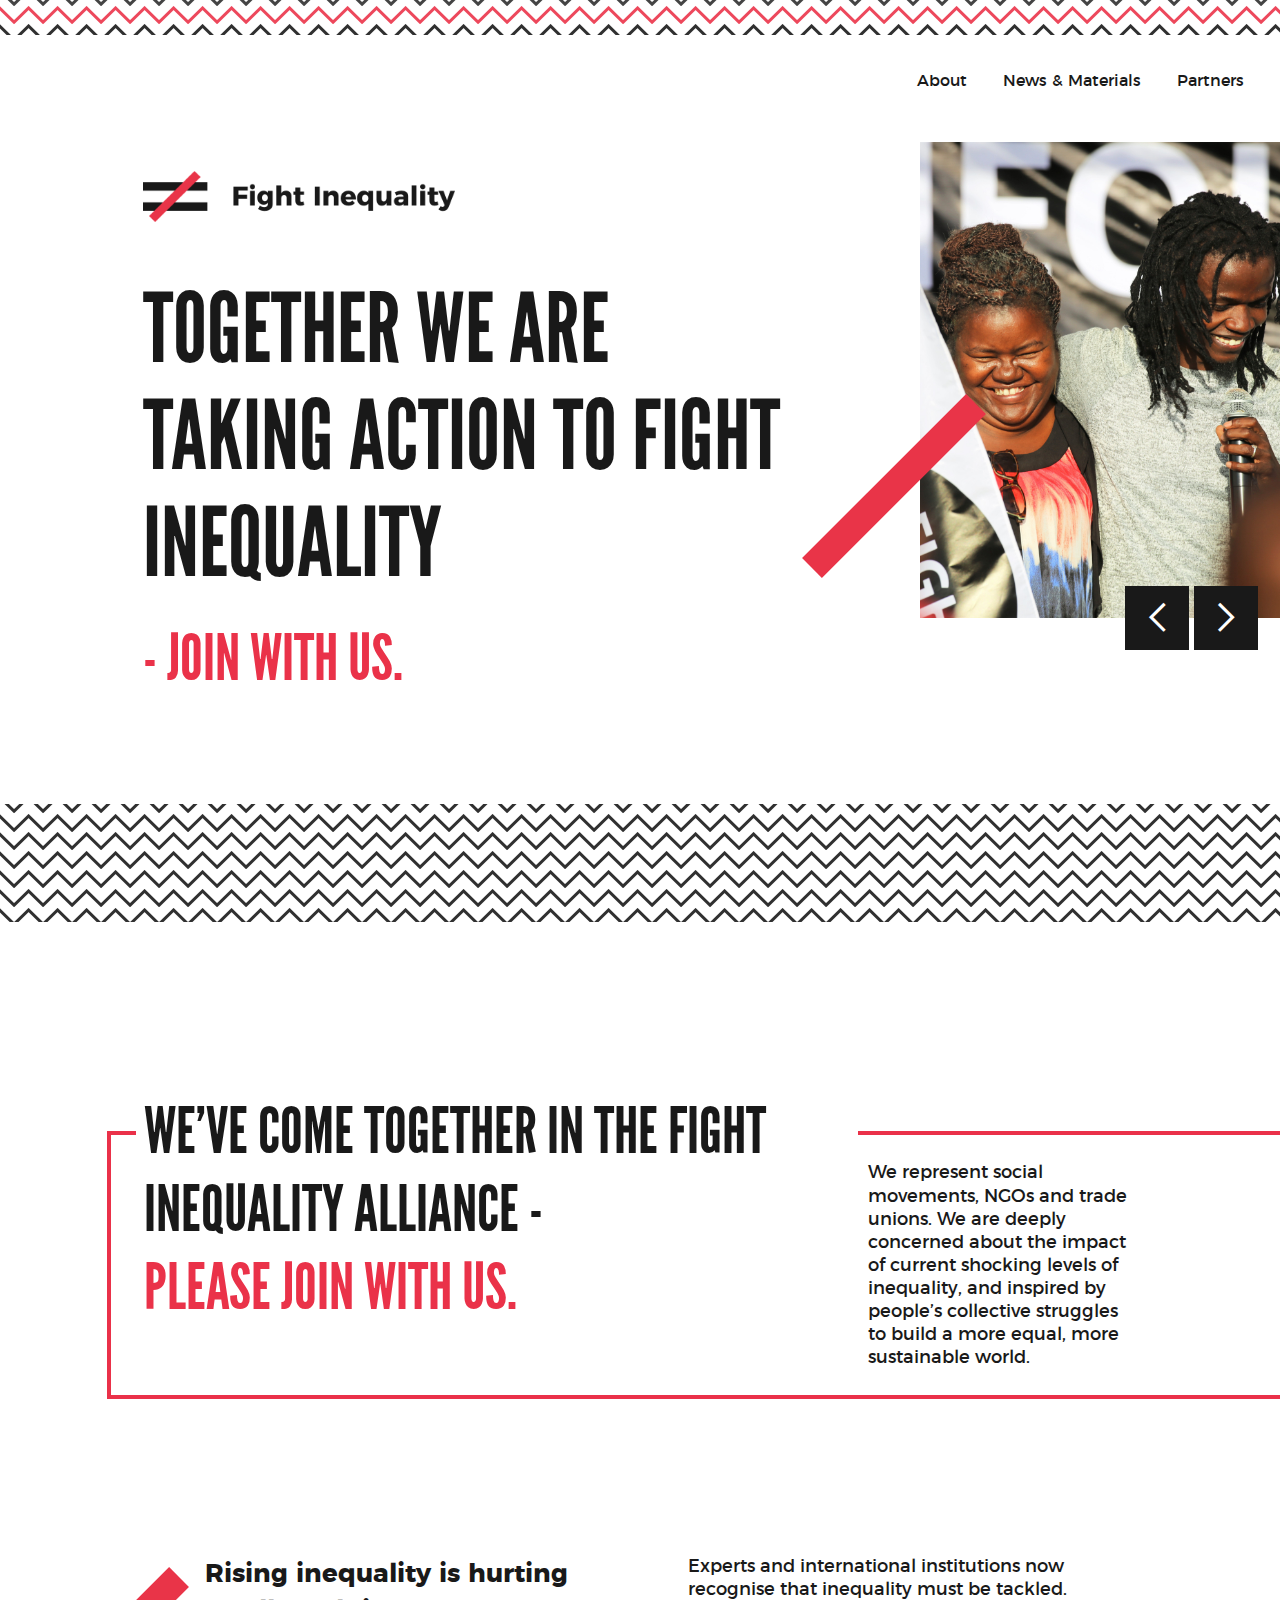
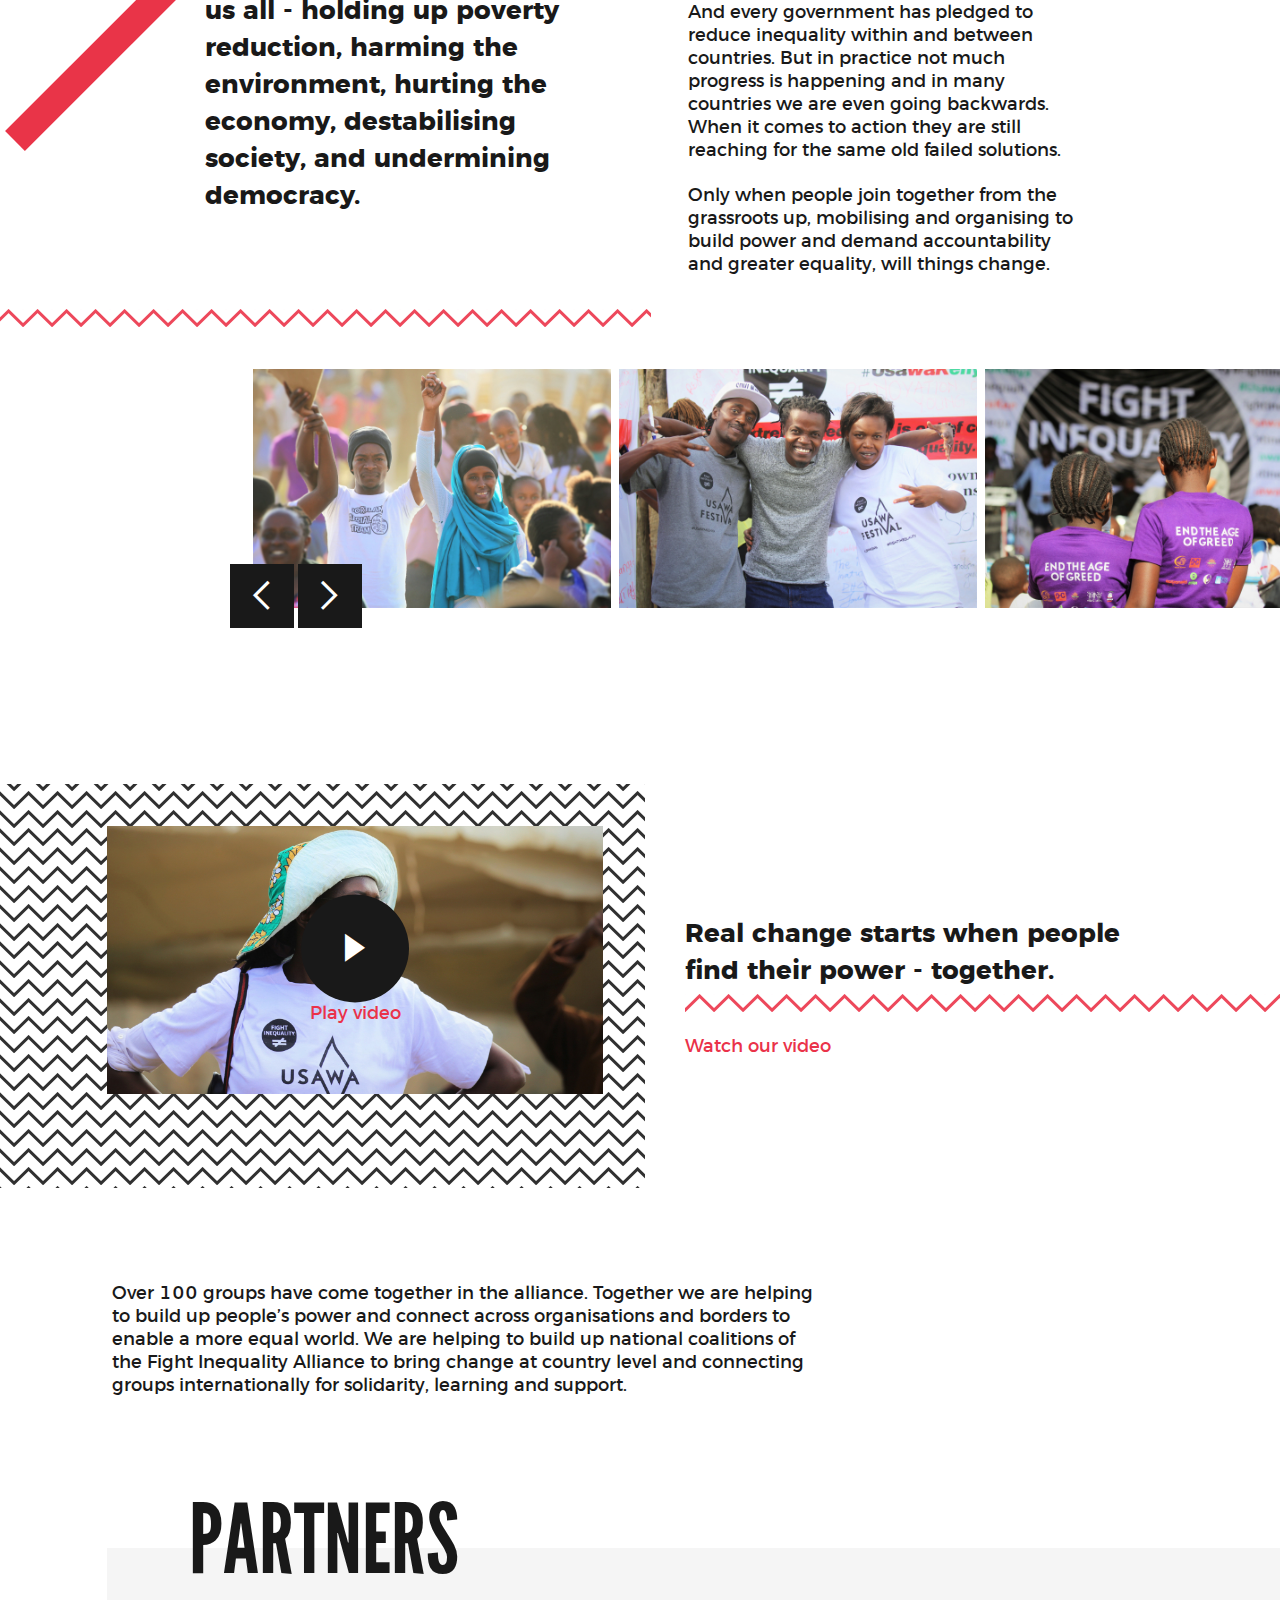
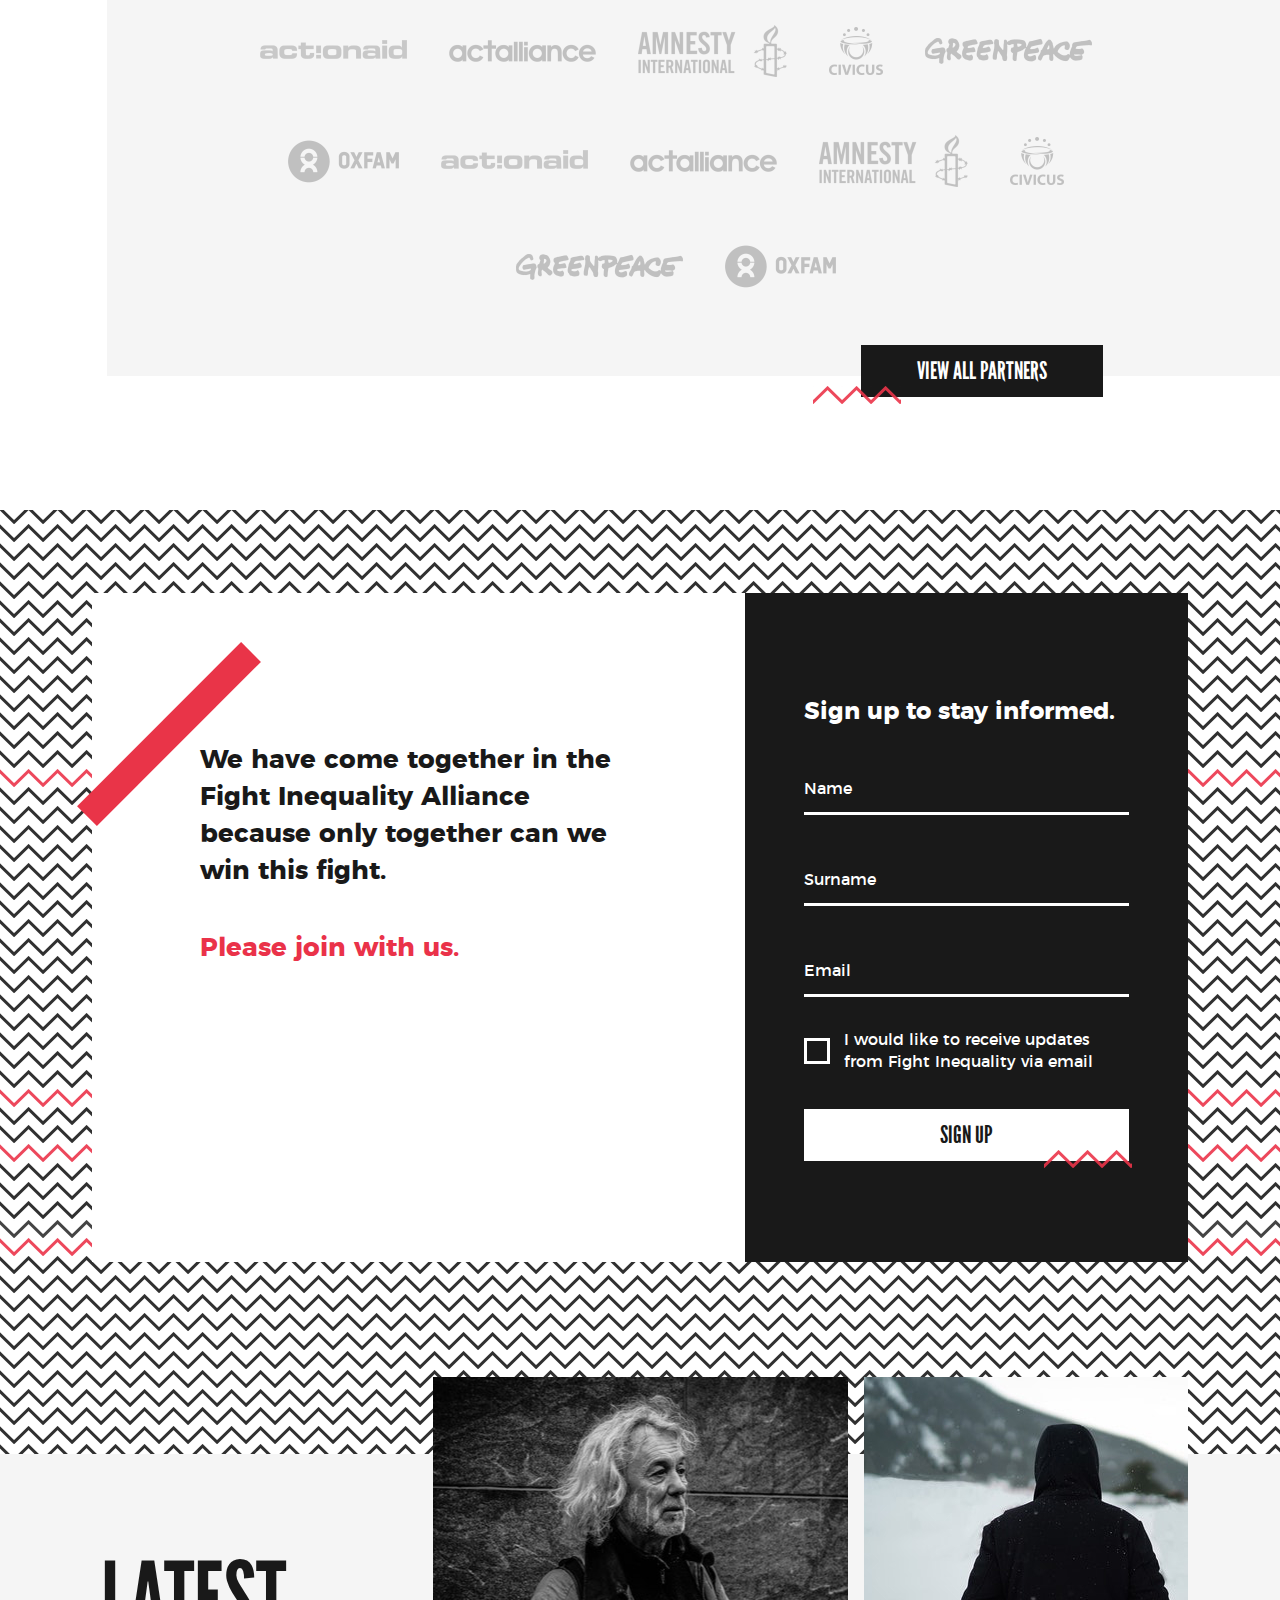
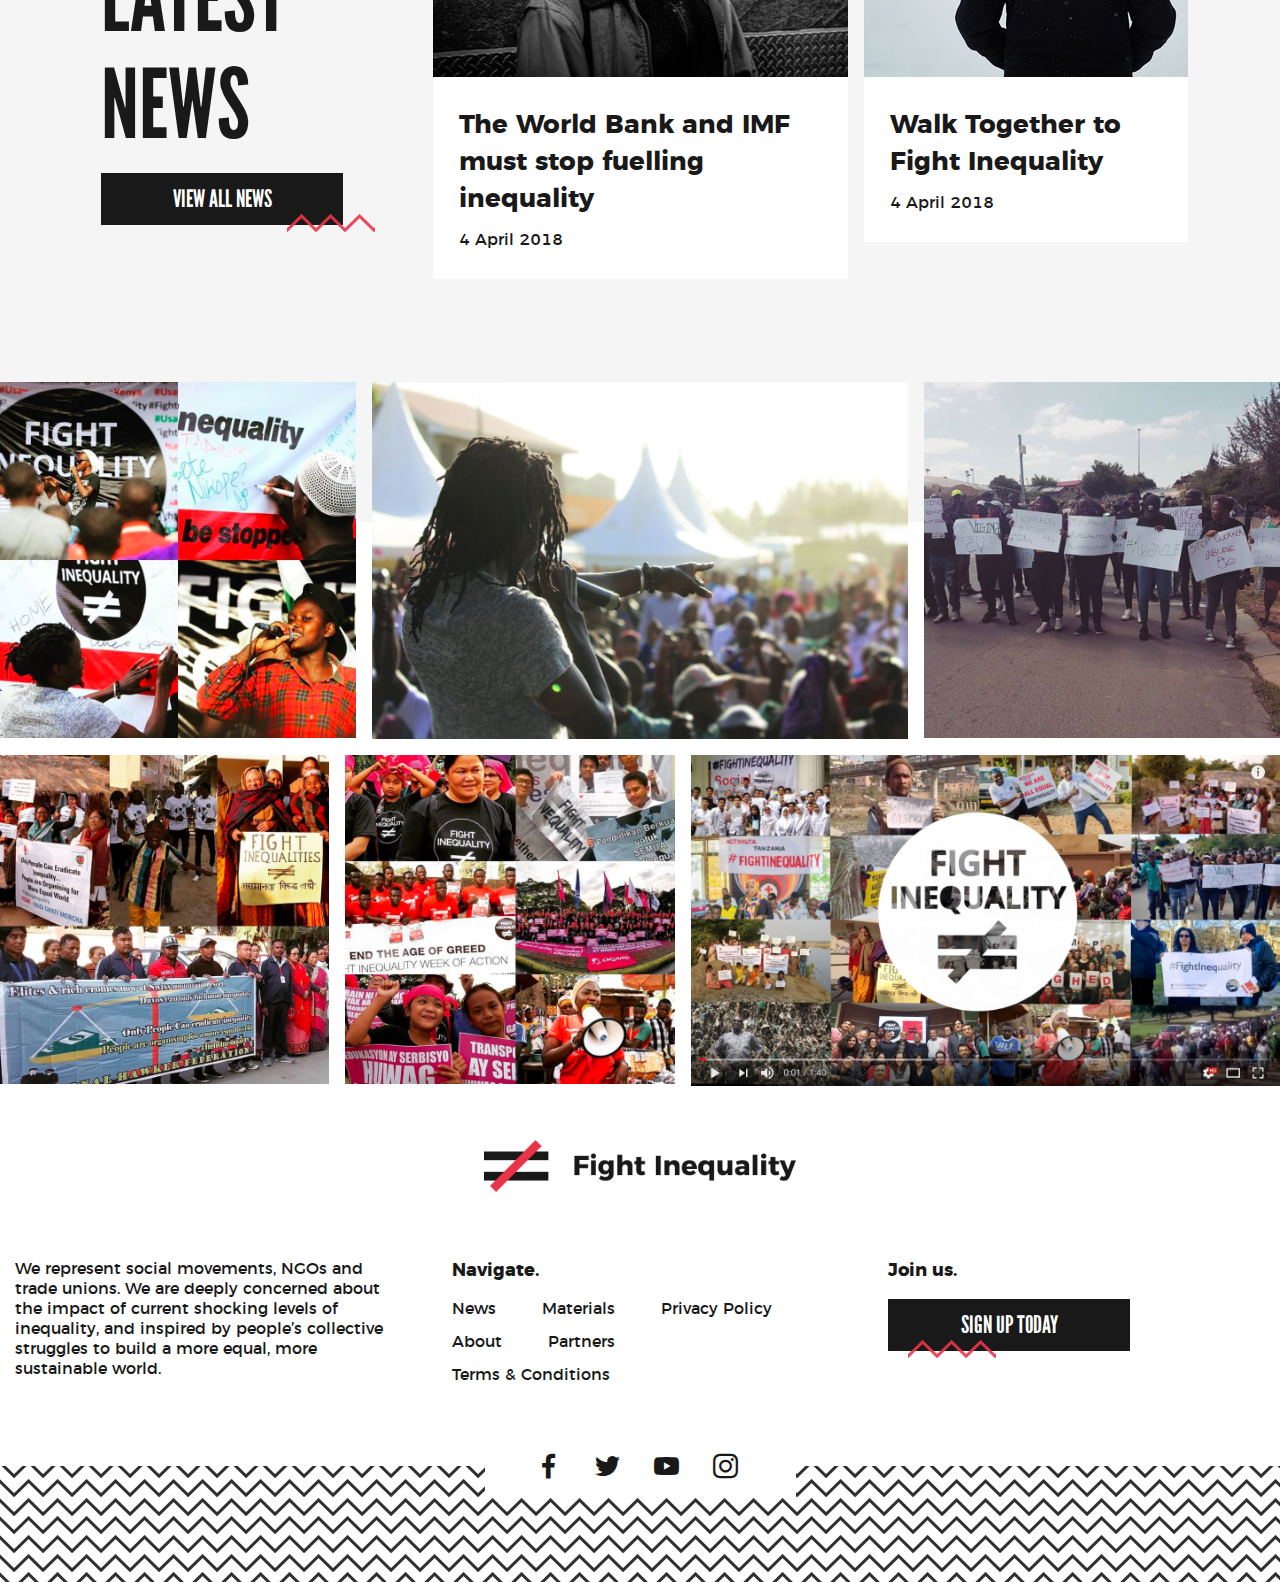
==== index.html @ a7eccd0d "Setup" ====
<!DOCTYPE html>
<html>
<head>
  <meta charset="utf-8">
  <meta name="viewport" content="width=device-width, initial-scale=1.0">
  <title>FightInequality</title>
  <!-- <link href="https://fonts.googleapis.com/css?family=Oswald" rel="stylesheet">  -->
  <link media="all" rel="stylesheet" href="css/main.css">
  <script src="http://ajax.googleapis.com/ajax/libs/jquery/3.2.1/jquery.min.js" defer></script>
  <script>window.jQuery || document.write('<script src="js/jquery-3.2.1.min.js" defer><\/script>')</script>
  <script src="js/jquery.main.js" defer></script>
</head>
<body>
  <div id="wrapper">
    <header id="header" class="home">
      <div class="container">
        <div class="logo hide"><a href="#"><img src="images/logo.png" alt="fight inequality"></a></div>
        <nav id="nav">
          <a href="#" class="nav-opener"><span></span></a>
          <div class="nav-drop">
            <ul>
              <li><a href="#">About</a></li>
              <li><a href="#">News &amp; Materials</a></li>
              <li><a href="#">Partners</a></li>
            </ul>
          </div>
        </nav>
      </div>
    </header>
    <main id="main">
      <span class="bg-pattern"></span>
      <div class="visual-holder">
        <div class="container">
          <div class="text-holder">
            <div class="logo"><a href="#"><img src="images/logo.png" alt="fight inequality"></a></div>
            <div class="text-wrap">
              <h1>Together We Are Taking Action to fight inequality</h1>
              <h2><a href="#">- Join With Us.</a></h2>
            </div>
          </div>
          <div class="carousel-holder">
            <div class="carousel">
              <div>
                <img src="images/img01.jpg" alt="img-description">
              </div>
              <div>
                <img src="images/img01.jpg" alt="img-description">
              </div>
              <div>
                <img src="images/img01.jpg" alt="img-description">
              </div>
            </div>
            <span class="brand-element"></span>
          </div>
        </div>
      </div>
      <div class="intro-block">
        <div class="container">
          <div class="text-holder">
            <div class="align-l">
              <h2>We’ve come together in the Fight Inequality Alliance -<br><a href="#">please join with us.</a></h2>
            </div>
            <div class="align-r">
              <p>We represent social movements, NGOs and trade unions. We are deeply concerned about the impact of current shocking levels of inequality, and inspired by people’s collective struggles to build a more equal, more sustainable world. </p>
            </div>
          </div>
        </div>
      </div>
      <div class="info-block">
        <div class="container">
          <span class="brand-element"></span>
          <div class="text-holder">
            <div class="align-l">
              <strong class="title">Rising inequality is hurting us all - holding up poverty reduction, harming the environment, hurting the economy, destabilising society, and undermining democracy.</strong>
            </div>
            <div class="align-r">
              <p>Experts and international institutions now recognise that inequality must be tackled. And every government has pledged to reduce inequality within and between countries. But in practice not much progress is happening and in many countries we are even going backwards. When it comes to action they are still reaching for the same old failed solutions. </p>
              <p>Only when people join together from the grassroots up, mobilising and organising to build power and demand accountability and greater equality, will things change.</p>
            </div>
          </div>
          <div class="carousel-wrapper">
            <div class="carousel-steps">
              <div><img src="images/img02.jpg" alt="img-description"></div>
              <div><img src="images/img03.jpg" alt="img-description"></div>
              <div><img src="images/img04.jpg" alt="img-description"></div>
              <div><img src="images/img02.jpg" alt="img-description"></div>
              <div><img src="images/img03.jpg" alt="img-description"></div>
              <div><img src="images/img04.jpg" alt="img-description"></div>
            </div>
          </div>
        </div>
      </div>
      <div class="video-block">
        <div class="container">
          <div class="video-holder">
            <img src="images/img05.jpg" alt="img-description">
            <a href="" class="play-hold">
              <span class="btn-play"><i class="icon-play"></i></span>
              <span class="play-text">Play video</span>
            </a>
          </div>
          <div class="text-holder">
            <strong class="title">Real change starts when people find their power - together.</strong>
            <a href="#">Watch our video</a>
          </div>
        </div>
        <div class="container">
          <div class="text-wrap">
            <p>Over 100 groups have come together in the alliance. Together we are helping to build up people’s power and connect across organisations and borders to enable a more equal world. We are helping to build up national coalitions of the Fight Inequality Alliance to bring change at country level and connecting groups internationally for solidarity, learning and support.</p>
          </div>
        </div>
      </div>
      <div class="partners-block">
        <div class="container">
          <div class="partners-list-holder">
            <h1>Partners</h1>
            <ul>
              <li><a href="#"><img src="images/actionaid-logo.png" alt="actionaid"></a></li>
              <li><a href="#"><img src="images/actallliance-logo.png" alt="actalliance"></a></li>
              <li><a href="#"><img src="images/amnesty-international-logo.png" alt="amnesty international"></a></li>
              <li><a href="#"><img src="images/civicus-logo.png" alt="civicus"></a></li>
              <li><a href="#"><img src="images/greenpeace-logo.png" alt="greenpeace"></a></li>
              <li><a href="#"><img src="images/oxfam-logo.png" alt="oxfam"></a></li>
              <li><a href="#"><img src="images/actionaid-logo.png" alt="actionaid"></a></li>
              <li><a href="#"><img src="images/actallliance-logo.png" alt="actalliance"></a></li>
              <li><a href="#"><img src="images/amnesty-international-logo.png" alt="amnesty international"></a></li>
              <li><a href="#"><img src="images/civicus-logo.png" alt="civicus"></a></li>
              <li><a href="#"><img src="images/greenpeace-logo.png" alt="greenpeace"></a></li>
              <li><a href="#"><img src="images/oxfam-logo.png" alt="oxfam"></a></li>
            </ul>
            <a href="#" class="btn">View all partners</a>
          </div>
        </div>
      </div>
      <div class="form-holder">
        <div class="container">
          <div class="text-holder">
            <span class="brand-element"></span>
            <strong class="title">We have come together in the Fight Inequality Alliance because only together can we win this fight.</strong>
            <a href="#">Please join with us.</a>
          </div>
          <form action="#" class="signup-form">
            <fieldset>
              <strong class="form-title">Sign up to stay informed.</strong>
              <div class="input-row">
                <input type="text" placeholder="Name">
              </div>
              <div class="input-row">
                <input type="text" placeholder="Surname">
              </div>
              <div class="input-row">
                <input type="email" placeholder="Email">
              </div>
              <div class="checkbox-wrap">
                <div class="fake-checkbox">
                  <input type="checkbox" id="subscribe-check">
                  <label for="subscribe-check">I would like to receive updates from Fight Inequality via email</label>
                </div>
              </div>
              <button type="submit" class="btn btn-white">sign up</button>
            </fieldset>
          </form>
        </div>
      </div>
      <div class="news-block">
        <div class="container">
          <div class="text-block">
            <h1>LATEST NEWS</h1>
            <a href="#" class="btn">View all news</a>
          </div>
          <div class="news-columns">
            <div class="news-col">
              <div class="img-holder" style="background-image: url(images/img06.jpg);">
              </div>
              <div class="text-holder">
                <strong class="title"><a href="#">The World Bank and IMF must stop fuelling inequality</a></strong>
                <time datetime="2018-04-04">4 April 2018</time>
              </div>
            </div>
            <div class="news-col col-1">
              <div class="img-holder" style="background-image: url(images/img07.jpg);">
              </div>
              <div class="text-holder">
                <strong class="title"><a href="#">Walk Together to Fight Inequality</a></strong>
                <time datetime="2018-04-04">4 April 2018</time>
              </div>
            </div>
          </div>
        </div>
      </div>
      <div class="juicer-feed-block">
        <div class="columns-holder">
          <div class="col col-2">
            <a href="#"><img src="images/img08.jpg" alt="img-description"></a>
          </div>
          <div class="col col-3">
            <a href="#"><img src="images/img09.jpg" alt="img-description"></a>
          </div>
          <div class="col col-2">
            <a href="#"><img src="images/img10.jpg" alt="img-description"></a>
          </div>
          <div class="col">
            <a href="#"><img src="images/img11.jpg" alt="img-description"></a>
          </div>
          <div class="col">
            <a href="#"><img src="images/img12.jpg" alt="img-description"></a>
          </div>
          <div class="col col-4">
            <a href="#"><img src="images/img13.jpg" alt="img-description"></a>
          </div>
        </div>
      </div>
    </main>
    <footer id="footer">
      <div class="container">
        <div class="logo">
          <a href="#">
            <img src="images/logo.png" alt="fight inequality">
          </a>
        </div>
        <div class="meta-columns">
          <div class="col">
            <div class="text-holder">
              <p>We represent social movements, NGOs and trade unions. We are deeply concerned about the impact of current shocking levels of inequality, and inspired by people’s collective struggles to build a more equal, more sustainable world. </p>
            </div>
          </div>
          <div class="col">
            <nav class="footer-nav">
              <strong class="footer-title">Navigate.</strong>
              <ul>
                <li><a href="#">News</a></li>
                <li><a href="#">Materials</a></li>
                <li><a href="#">Privacy Policy</a></li>
                <li><a href="#">About</a></li>
                <li><a href="#">Partners</a></li>
                <li><a href="#">Terms &amp; Conditions</a></li>
              </ul>
            </nav>
          </div>
          <div class="col">
            <strong class="footer-title">Join us.</strong>
            <a href="#" class="btn">sign up today</a>
          </div>
        </div>
        <ul class="social-networks">
          <li><a href="#"><i class="icon-facebook"></i></a></li>
          <li><a href="#"><i class="icon-twitter"></i></a></li>
          <li><a href="#"><i class="icon-youtube"></i></a></li>
          <li><a href="#"><i class="icon-instagram"></i></a></li>
        </ul>
      </div>
    </footer>
  </div>
</body>
</html>
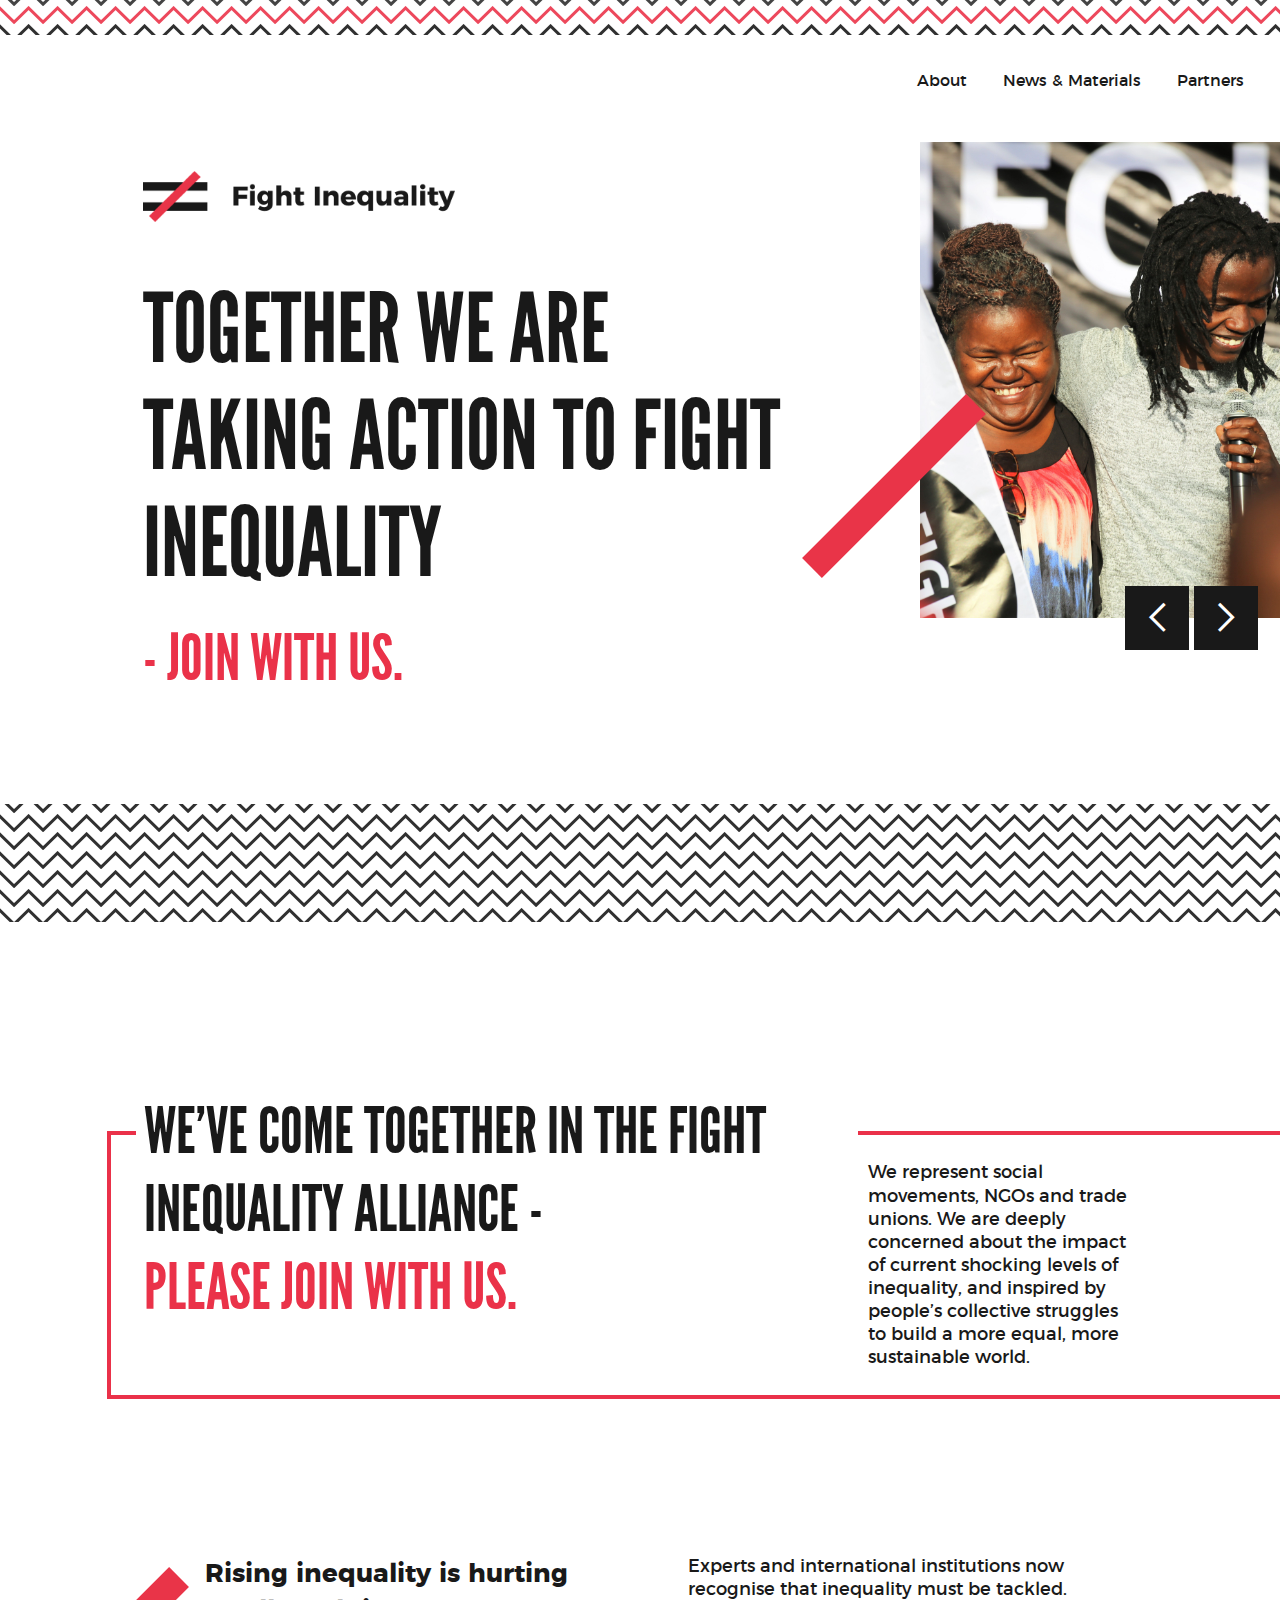
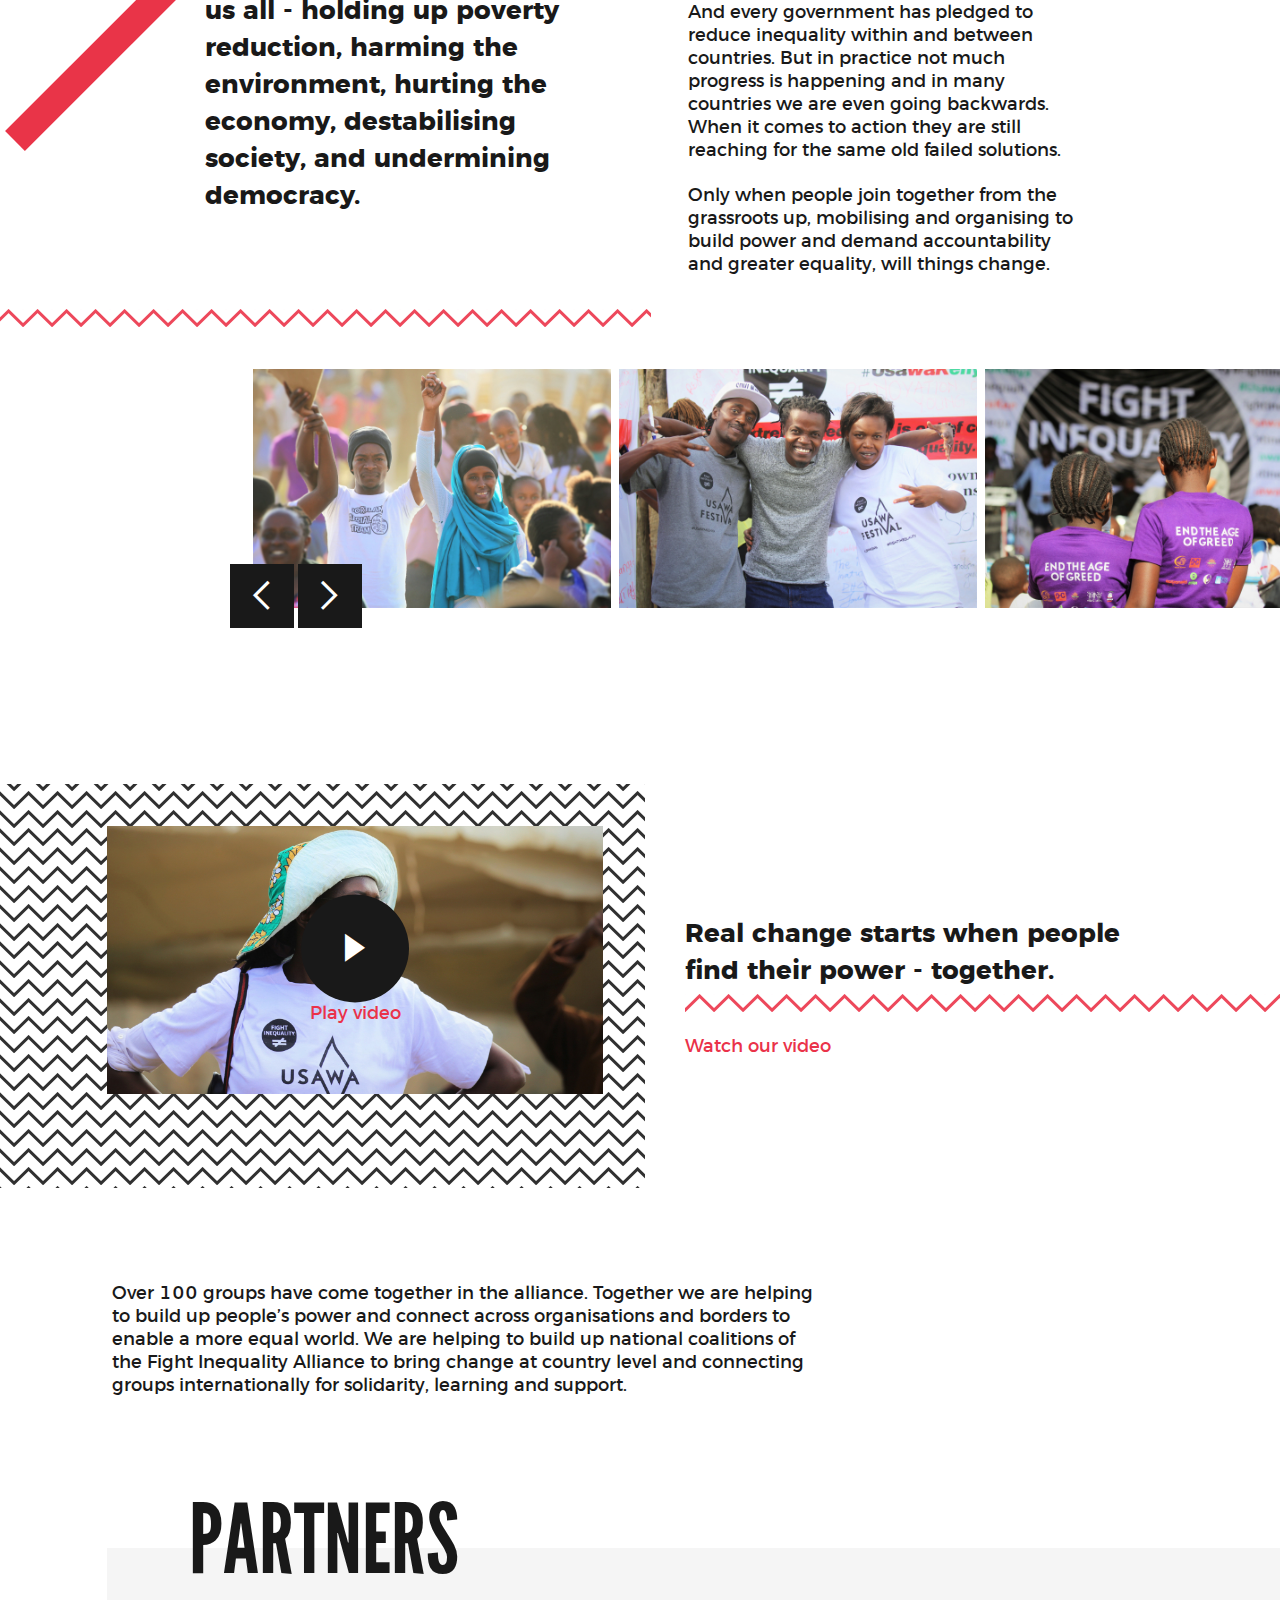
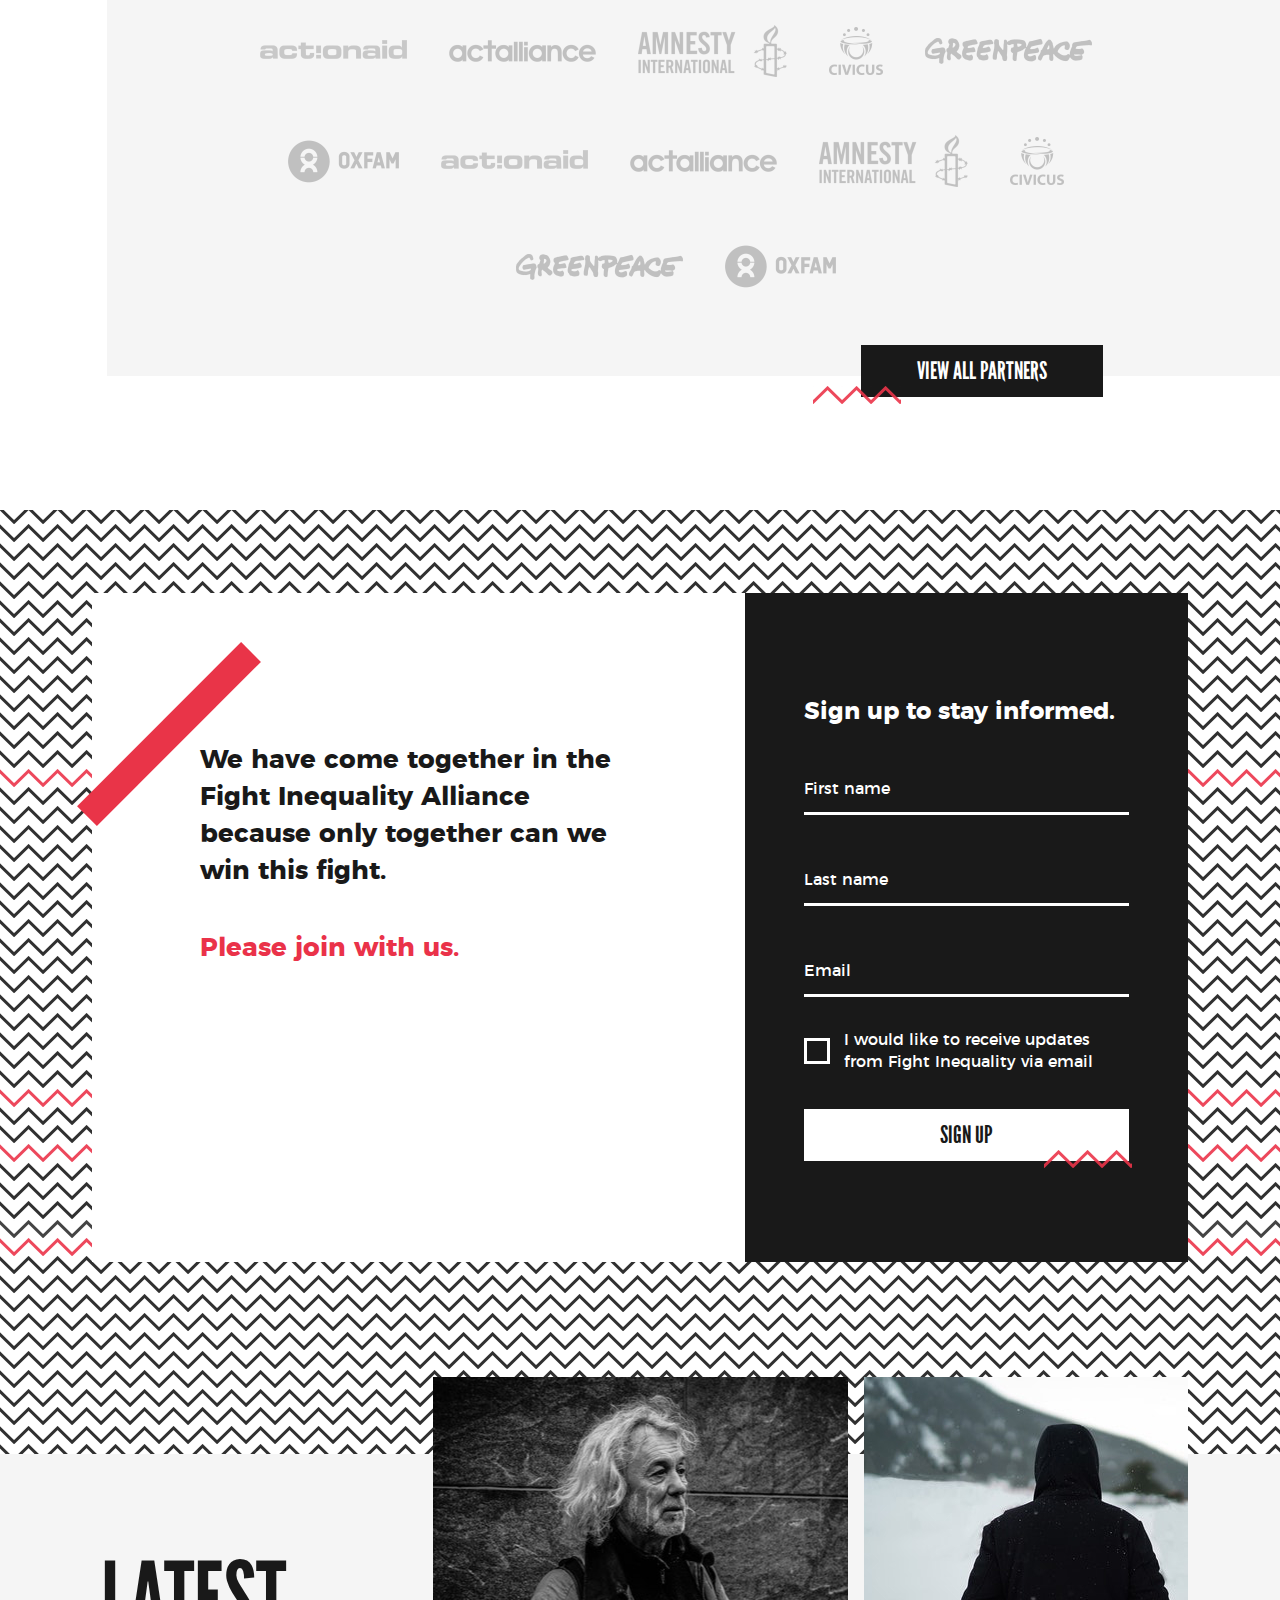
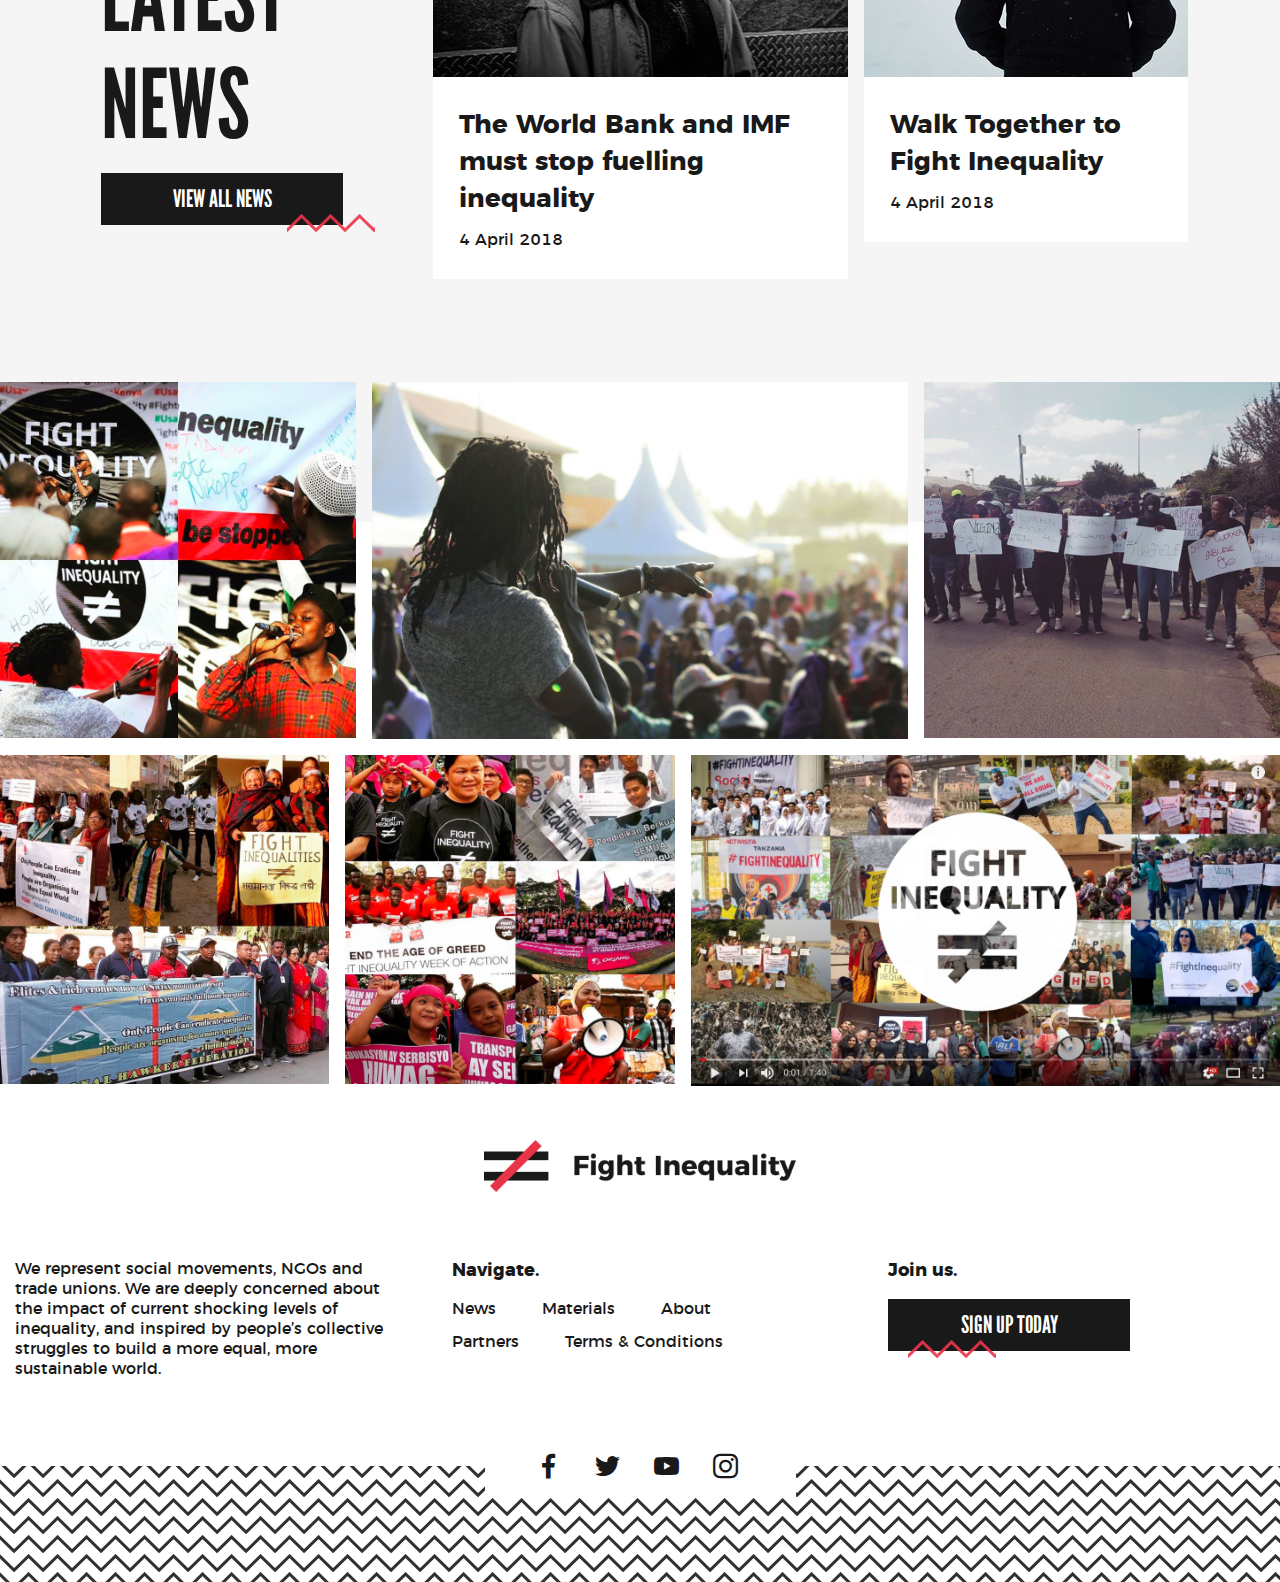
==== commit bc8795fc: "Tidy up" ====
--- a/index.html
+++ b/index.html
@@ -19,9 +19,9 @@
           <a href="#" class="nav-opener"><span></span></a>
           <div class="nav-drop">
             <ul>
-              <li><a href="#">About</a></li>
-              <li><a href="#">News &amp; Materials</a></li>
-              <li><a href="#">Partners</a></li>
+              <li><a href="about.html">About</a></li>
+              <li><a href="news.html">News &amp; Materials</a></li>
+              <li><a href="partners.html">Partners</a></li>
             </ul>
           </div>
         </nav>
@@ -32,10 +32,10 @@
       <div class="visual-holder">
         <div class="container">
           <div class="text-holder">
-            <div class="logo"><a href="#"><img src="images/logo.png" alt="fight inequality"></a></div>
+            <div class="logo"><a href="/"><img src="images/logo.png" alt="Fight Inequality"></a></div>
             <div class="text-wrap">
               <h1>Together We Are Taking Action to fight inequality</h1>
-              <h2><a href="#">- Join With Us.</a></h2>
+              <h2><a href="#join">- Join With Us.</a></h2>
             </div>
           </div>
           <div class="carousel-holder">
@@ -58,7 +58,7 @@
         <div class="container">
           <div class="text-holder">
             <div class="align-l">
-              <h2>We’ve come together in the Fight Inequality Alliance -<br><a href="#">please join with us.</a></h2>
+              <h2>We’ve come together in the Fight Inequality Alliance -<br><a href="#join">please join with us.</a></h2>
             </div>
             <div class="align-r">
               <p>We represent social movements, NGOs and trade unions. We are deeply concerned about the impact of current shocking levels of inequality, and inspired by people’s collective struggles to build a more equal, more sustainable world. </p>
@@ -139,17 +139,18 @@
             <strong class="title">We have come together in the Fight Inequality Alliance because only together can we win this fight.</strong>
             <a href="#">Please join with us.</a>
           </div>
-          <form action="#" class="signup-form">
+          <a name="join"></a>
+          <form action="//oxfam.us10.list-manage.com/subscribe/post?u=6ff34cdb82f2deea62099cee1&amp;id=e1df19c49c" method="post" id="mc-embedded-subscribe-form" name="mc-embedded-subscribe-form" class="validate signup-form" target="_blank" novalidate="novalidate">
             <fieldset>
               <strong class="form-title">Sign up to stay informed.</strong>
               <div class="input-row">
-                <input type="text" placeholder="Name">
+                <input class="required" type="text" placeholder="First name" name="FNAME" id="mce-FNAME" aria-required="true">
               </div>
               <div class="input-row">
-                <input type="text" placeholder="Surname">
+                <input class="required" type="text" placeholder="Last name" name="LNAME" id="mce-LNAME" aria-required="true">
               </div>
               <div class="input-row">
-                <input type="email" placeholder="Email">
+                <input type="email" placeholder="Email" name="EMAIL" id="mce-EMAIL" aria-required="true">
               </div>
               <div class="checkbox-wrap">
                 <div class="fake-checkbox">
@@ -157,6 +158,13 @@
                   <label for="subscribe-check">I would like to receive updates from Fight Inequality via email</label>
                 </div>
               </div>
+              <div id="mce-responses" class="clear">
+                <div class="response" id="mce-error-response" style="display:none"></div>
+                <div class="response" id="mce-success-response" style="display:none"></div>
+              </div>
+              <div style="position: absolute; left: -5000px;" aria-hidden="true">
+                <input type="text" name="b_6ff34cdb82f2deea62099cee1_e1df19c49c" tabindex="-1" value="">
+              </div>
               <button type="submit" class="btn btn-white">sign up</button>
             </fieldset>
           </form>
@@ -166,7 +174,7 @@
         <div class="container">
           <div class="text-block">
             <h1>LATEST NEWS</h1>
-            <a href="#" class="btn">View all news</a>
+            <a href="news.html" class="btn">View all news</a>
           </div>
           <div class="news-columns">
             <div class="news-col">
@@ -228,28 +236,32 @@
             <nav class="footer-nav">
               <strong class="footer-title">Navigate.</strong>
               <ul>
-                <li><a href="#">News</a></li>
-                <li><a href="#">Materials</a></li>
-                <li><a href="#">Privacy Policy</a></li>
-                <li><a href="#">About</a></li>
-                <li><a href="#">Partners</a></li>
-                <li><a href="#">Terms &amp; Conditions</a></li>
+                <li><a href="news.html">News</a></li>
+                <li><a href="news.html#materials">Materials</a></li>
+                <li><a href="about.html">About</a></li>
+                <li><a href="partners.html">Partners</a></li>
+                <li><a href="terms.html">Terms &amp; Conditions</a></li>
               </ul>
             </nav>
           </div>
           <div class="col">
             <strong class="footer-title">Join us.</strong>
-            <a href="#" class="btn">sign up today</a>
+            <a href="#join" class="btn">sign up today</a>
           </div>
         </div>
         <ul class="social-networks">
-          <li><a href="#"><i class="icon-facebook"></i></a></li>
-          <li><a href="#"><i class="icon-twitter"></i></a></li>
-          <li><a href="#"><i class="icon-youtube"></i></a></li>
-          <li><a href="#"><i class="icon-instagram"></i></a></li>
+          <li><a href="https://www.facebook.com/fightinequalityalliance/"><i class="icon-facebook"></i></a></li>
+          <li><a href="https://twitter.com/fightinequalit1"><i class="icon-twitter"></i></a></li>
+          <li><a href="https://www.youtube.com/channel/UC8_1aBWxRP4c-Kv-Yv3sYtA"><i class="icon-youtube"></i></a></li>
+          <li><a href="https://www.instagram.com/explore/tags/fightinequality/"><i class="icon-instagram"></i></a></li>
         </ul>
       </div>
     </footer>
   </div>
+<script type='text/javascript' src='//s3.amazonaws.com/downloads.mailchimp.com/js/mc-validate.js'></script>
+<script type='text/javascript'>
+(function($) { window.fnames = new Array();window.ftypes = new Array(); fnames[0] = 'EMAIL'; ftypes[0] = 'email'; fnames[1] = 'FNAME'; ftypes[1] = 'text'; fnames[2] = 'LNAME'; ftypes[2] = 'text';
+  }(jQuery)); var $mcj = jQuery.noConflict(true);
+</script>
 </body>
-</html>+</html>
